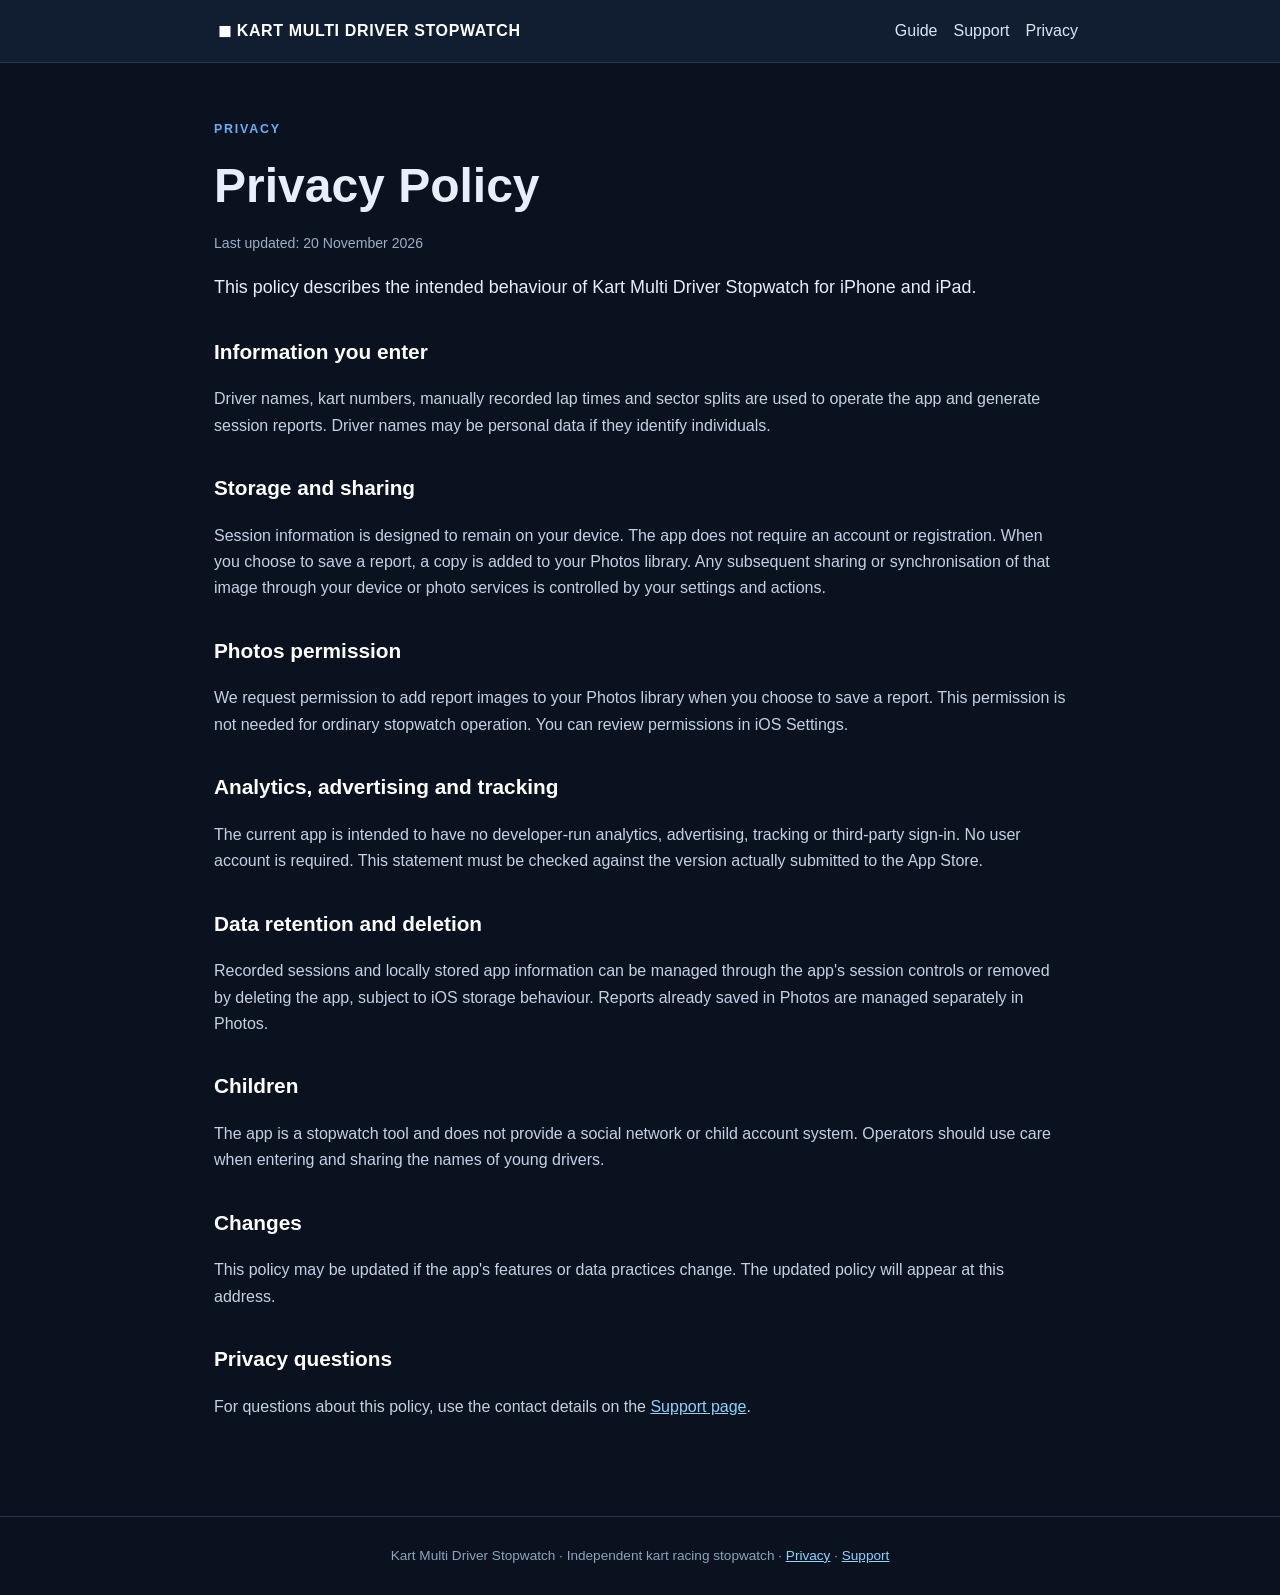
==== privacy.html @ d3919092 "Add files via upload" ====
<!doctype html><html lang="en-GB"><head><meta charset="UTF-8"><meta name="viewport" content="width=device-width, initial-scale=1"><meta name="robots" content="index,follow"><meta name="description" content="Kart Multi Driver Stopwatch — app information, privacy and support."><title>Privacy Policy | Kart Multi Driver Stopwatch</title><link rel="stylesheet" href="styles.css"></head><body><header><nav><a class="brand" href="index.html">◼ KART MULTI DRIVER STOPWATCH</a><div><a href="guide.html">Guide</a><a href="support.html">Support</a><a href="privacy.html">Privacy</a></div></nav></header><main><div class="eyebrow">Privacy</div><h1>Privacy Policy</h1><p class="muted">Last updated: 20 November 2026</p><p class="lead">This policy describes the intended behaviour of Kart Multi Driver Stopwatch for iPhone and iPad.</p><h2>Information you enter</h2><p>Driver names, kart numbers, manually recorded lap times and sector splits are used to operate the app and generate session reports. Driver names may be personal data if they identify individuals.</p><h2>Storage and sharing</h2><p>Session information is designed to remain on your device. The app does not require an account or registration. When you choose to save a report, a copy is added to your Photos library. Any subsequent sharing or synchronisation of that image through your device or photo services is controlled by your settings and actions.</p><h2>Photos permission</h2><p>We request permission to add report images to your Photos library when you choose to save a report. This permission is not needed for ordinary stopwatch operation. You can review permissions in iOS Settings.</p><h2>Analytics, advertising and tracking</h2><p>The current app is intended to have no developer-run analytics, advertising, tracking or third-party sign-in. No user account is required. This statement must be checked against the version actually submitted to the App Store.</p><h2>Data retention and deletion</h2><p>Recorded sessions and locally stored app information can be managed through the app's session controls or removed by deleting the app, subject to iOS storage behaviour. Reports already saved in Photos are managed separately in Photos.</p><h2>Children</h2><p>The app is a stopwatch tool and does not provide a social network or child account system. Operators should use care when entering and sharing the names of young drivers.</p><h2>Changes</h2><p>This policy may be updated if the app's features or data practices change. The updated policy will appear at this address.</p><h2>Privacy questions</h2><p>For questions about this policy, use the contact details on the <a href="support.html">Support page</a>.</p></main><footer>Kart Multi Driver Stopwatch · Independent kart racing stopwatch · <a href="privacy.html">Privacy</a> · <a href="support.html">Support</a></footer></body></html>
---- styles.css ----
:root{font-family:-apple-system,BlinkMacSystemFont,"Segoe UI",sans-serif;color:#e8effc;background:#0a1220;line-height:1.65}*{box-sizing:border-box}body{margin:0}header{border-bottom:1px solid #28354a;background:#111e31}nav{max-width:920px;margin:auto;display:flex;justify-content:space-between;align-items:center;gap:18px;padding:18px 22px;flex-wrap:wrap}a{color:#8bd4ff}nav a{margin-left:16px;color:#d9e6fa;text-decoration:none}.brand{font-weight:800;letter-spacing:.04em;color:#fff}main{max-width:900px;margin:auto;padding:56px 24px 80px}.eyebrow{text-transform:uppercase;letter-spacing:.14em;color:#69aef6;font-weight:700;font-size:.78rem}h1{font-size:clamp(2rem,5vw,3rem);line-height:1.12;margin:.4em 0}h2{font-size:1.3rem;margin-top:32px;color:#fff}p,li{color:#c4d1e5}li{margin:8px 0}.lead{font-size:1.12rem;color:#e7edfa}.panel{background:#15243a;border:1px solid #30415d;border-radius:15px;padding:22px;margin:24px 0}.button{display:inline-block;text-decoration:none;background:#efc84a;color:#152033!important;font-weight:800;border-radius:10px;padding:10px 17px;margin:8px 9px 0 0}.button.secondary{background:#273c58;color:#e8effc!important}footer{border-top:1px solid #28354a;text-align:center;padding:28px 16px;color:#8da2bd;font-size:.85rem}.note{background:#2d2830;border-left:3px solid #efc84a;padding:12px 18px;border-radius:3px}.muted{font-size:.88rem;color:#9badc7}code{background:#1c2d44;padding:2px 5px;border-radius:4px}strong{color:#fff}@media(max-width:600px){nav a{margin-left:0;margin-right:13px}main{padding-top:32px}}
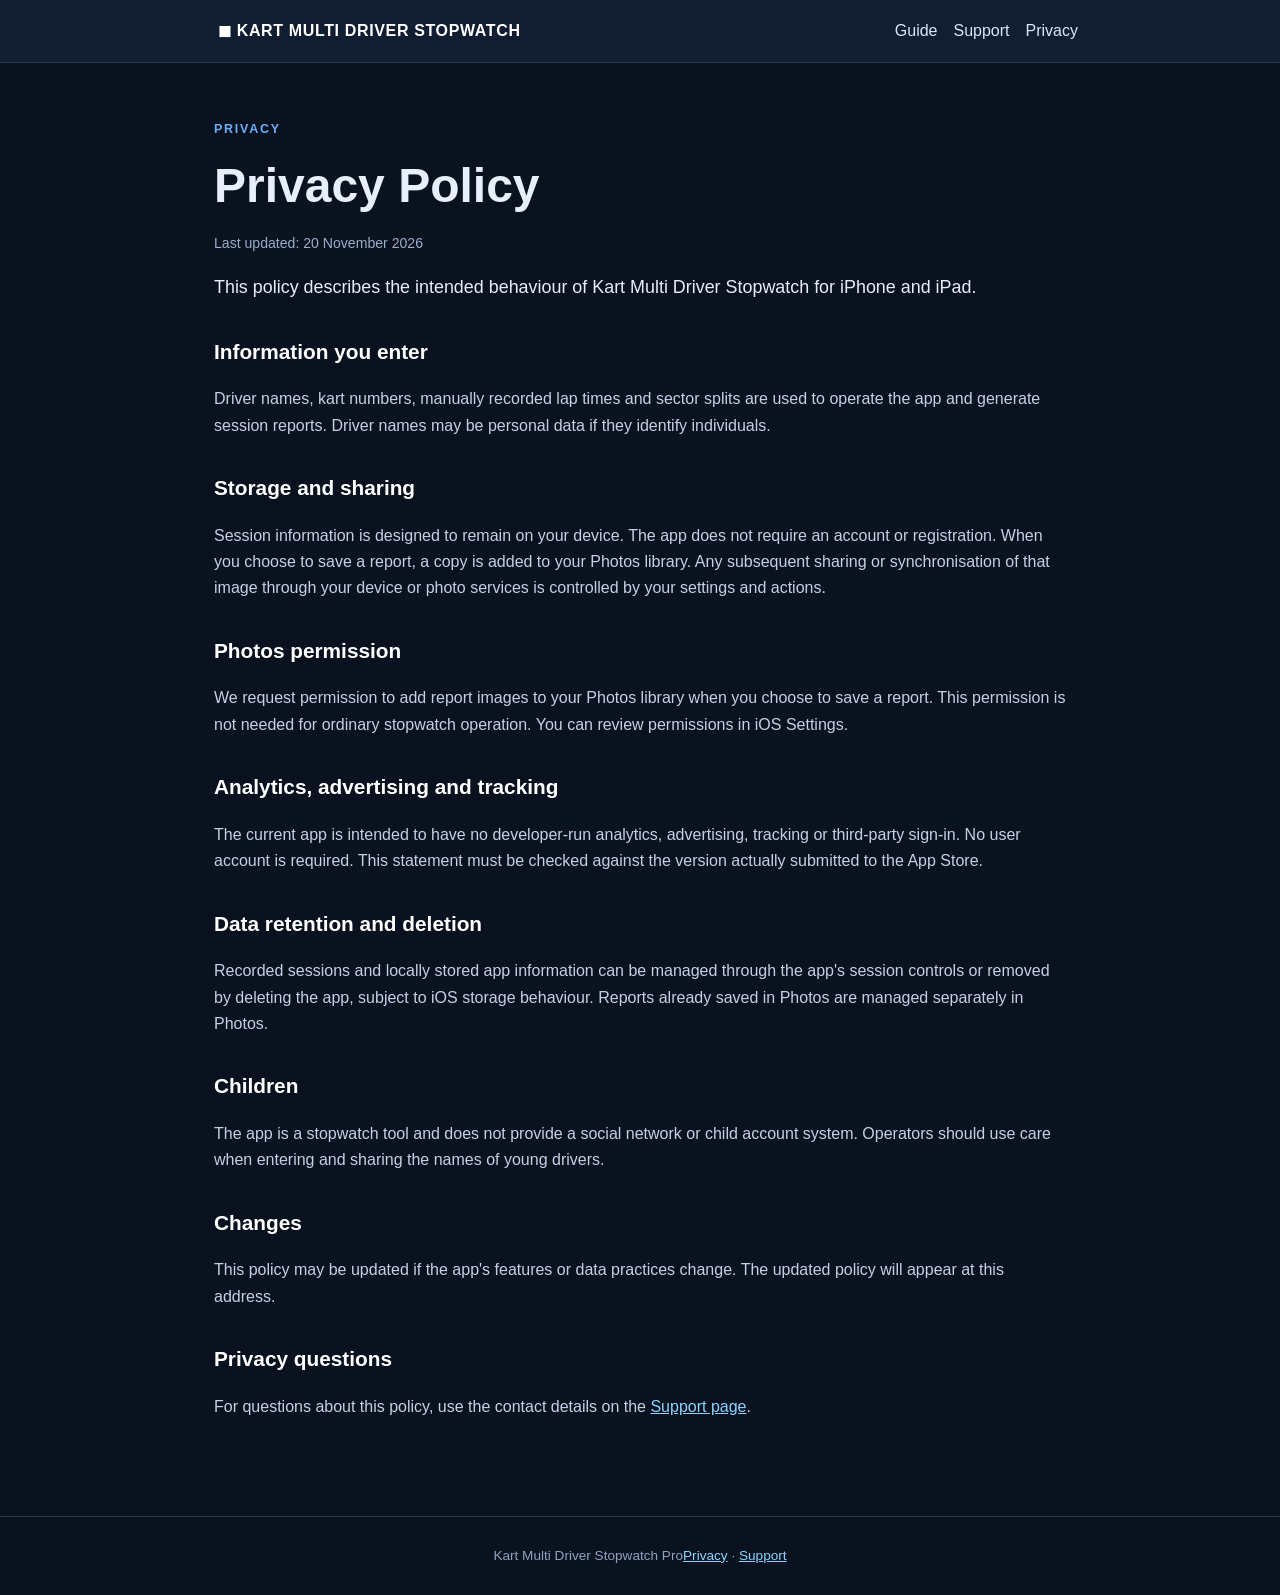
==== commit 5b024d25: "Update privacy policy for Kart Multi Driver Stopwatch Pro" ====
--- a/privacy.html
+++ b/privacy.html
@@ -1 +1 @@
-<!doctype html><html lang="en-GB"><head><meta charset="UTF-8"><meta name="viewport" content="width=device-width, initial-scale=1"><meta name="robots" content="index,follow"><meta name="description" content="Kart Multi Driver Stopwatch — app information, privacy and support."><title>Privacy Policy | Kart Multi Driver Stopwatch</title><link rel="stylesheet" href="styles.css"></head><body><header><nav><a class="brand" href="index.html">◼ KART MULTI DRIVER STOPWATCH</a><div><a href="guide.html">Guide</a><a href="support.html">Support</a><a href="privacy.html">Privacy</a></div></nav></header><main><div class="eyebrow">Privacy</div><h1>Privacy Policy</h1><p class="muted">Last updated: 20 November 2026</p><p class="lead">This policy describes the intended behaviour of Kart Multi Driver Stopwatch for iPhone and iPad.</p><h2>Information you enter</h2><p>Driver names, kart numbers, manually recorded lap times and sector splits are used to operate the app and generate session reports. Driver names may be personal data if they identify individuals.</p><h2>Storage and sharing</h2><p>Session information is designed to remain on your device. The app does not require an account or registration. When you choose to save a report, a copy is added to your Photos library. Any subsequent sharing or synchronisation of that image through your device or photo services is controlled by your settings and actions.</p><h2>Photos permission</h2><p>We request permission to add report images to your Photos library when you choose to save a report. This permission is not needed for ordinary stopwatch operation. You can review permissions in iOS Settings.</p><h2>Analytics, advertising and tracking</h2><p>The current app is intended to have no developer-run analytics, advertising, tracking or third-party sign-in. No user account is required. This statement must be checked against the version actually submitted to the App Store.</p><h2>Data retention and deletion</h2><p>Recorded sessions and locally stored app information can be managed through the app's session controls or removed by deleting the app, subject to iOS storage behaviour. Reports already saved in Photos are managed separately in Photos.</p><h2>Children</h2><p>The app is a stopwatch tool and does not provide a social network or child account system. Operators should use care when entering and sharing the names of young drivers.</p><h2>Changes</h2><p>This policy may be updated if the app's features or data practices change. The updated policy will appear at this address.</p><h2>Privacy questions</h2><p>For questions about this policy, use the contact details on the <a href="support.html">Support page</a>.</p></main><footer>Kart Multi Driver Stopwatch · Independent kart racing stopwatch · <a href="privacy.html">Privacy</a> · <a href="support.html">Support</a></footer></body></html>+<!doctype html><html lang="en-GB"><head><meta charset="UTF-8"><meta name="viewport" content="width=device-width, initial-scale=1"><meta name="robots" content="index,follow"><meta name="description" content="Kart Multi Driver Stopwatch Pro — app information, privacy and support."><title>Privacy Policy | Kart Multi Driver Stopwatch Pro</title><link rel="stylesheet" href="styles.css"></head><body><header><nav><a class="brand" href="index.html">◼ KART MULTI DRIVER STOPWATCH</a><div><a href="guide.html">Guide</a><a href="support.html">Support</a><a href="privacy.html">Privacy</a></div></nav></header><main><div class="eyebrow">Privacy</div><h1>Privacy Policy</h1><p class="muted">Last updated: 20 November 2026</p><p class="lead">This policy describes the intended behaviour of Kart Multi Driver Stopwatch for iPhone and iPad.</p><h2>Information you enter</h2><p>Driver names, kart numbers, manually recorded lap times and sector splits are used to operate the app and generate session reports. Driver names may be personal data if they identify individuals.</p><h2>Storage and sharing</h2><p>Session information is designed to remain on your device. The app does not require an account or registration. When you choose to save a report, a copy is added to your Photos library. Any subsequent sharing or synchronisation of that image through your device or photo services is controlled by your settings and actions.</p><h2>Photos permission</h2><p>We request permission to add report images to your Photos library when you choose to save a report. This permission is not needed for ordinary stopwatch operation. You can review permissions in iOS Settings.</p><h2>Analytics, advertising and tracking</h2><p>The current app is intended to have no developer-run analytics, advertising, tracking or third-party sign-in. No user account is required. This statement must be checked against the version actually submitted to the App Store.</p><h2>Data retention and deletion</h2><p>Recorded sessions and locally stored app information can be managed through the app's session controls or removed by deleting the app, subject to iOS storage behaviour. Reports already saved in Photos are managed separately in Photos.</p><h2>Children</h2><p>The app is a stopwatch tool and does not provide a social network or child account system. Operators should use care when entering and sharing the names of young drivers.</p><h2>Changes</h2><p>This policy may be updated if the app's features or data practices change. The updated policy will appear at this address.</p><h2>Privacy questions</h2><p>For questions about this policy, use the contact details on the <a href="support.html">Support page</a>.</p></main><footer>Kart Multi Driver Stopwatch Pro<a href="privacy.html">Privacy</a> · <a href="support.html">Support</a></footer></body></html>
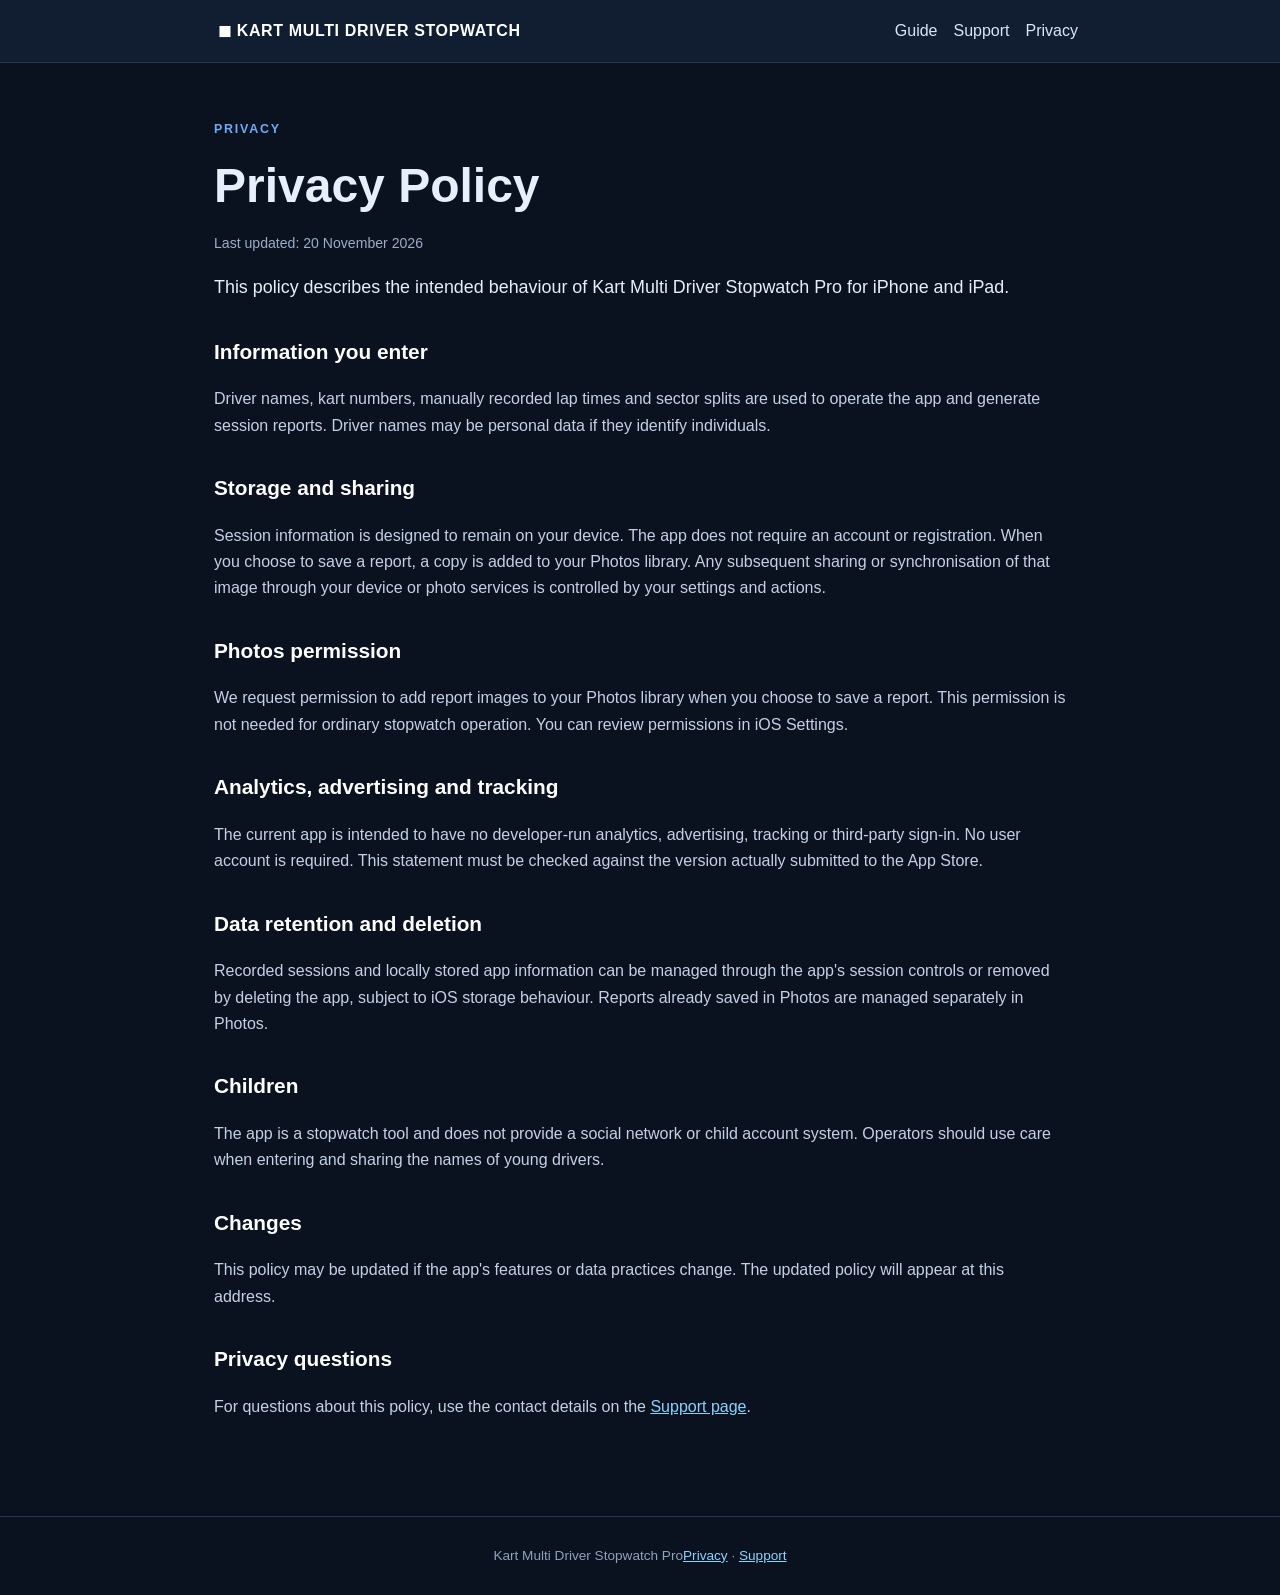
==== commit da5d539e: "Update privacy policy content in privacy.html" ====
--- a/privacy.html
+++ b/privacy.html
@@ -1 +1 @@
-<!doctype html><html lang="en-GB"><head><meta charset="UTF-8"><meta name="viewport" content="width=device-width, initial-scale=1"><meta name="robots" content="index,follow"><meta name="description" content="Kart Multi Driver Stopwatch Pro — app information, privacy and support."><title>Privacy Policy | Kart Multi Driver Stopwatch Pro</title><link rel="stylesheet" href="styles.css"></head><body><header><nav><a class="brand" href="index.html">◼ KART MULTI DRIVER STOPWATCH</a><div><a href="guide.html">Guide</a><a href="support.html">Support</a><a href="privacy.html">Privacy</a></div></nav></header><main><div class="eyebrow">Privacy</div><h1>Privacy Policy</h1><p class="muted">Last updated: 20 November 2026</p><p class="lead">This policy describes the intended behaviour of Kart Multi Driver Stopwatch for iPhone and iPad.</p><h2>Information you enter</h2><p>Driver names, kart numbers, manually recorded lap times and sector splits are used to operate the app and generate session reports. Driver names may be personal data if they identify individuals.</p><h2>Storage and sharing</h2><p>Session information is designed to remain on your device. The app does not require an account or registration. When you choose to save a report, a copy is added to your Photos library. Any subsequent sharing or synchronisation of that image through your device or photo services is controlled by your settings and actions.</p><h2>Photos permission</h2><p>We request permission to add report images to your Photos library when you choose to save a report. This permission is not needed for ordinary stopwatch operation. You can review permissions in iOS Settings.</p><h2>Analytics, advertising and tracking</h2><p>The current app is intended to have no developer-run analytics, advertising, tracking or third-party sign-in. No user account is required. This statement must be checked against the version actually submitted to the App Store.</p><h2>Data retention and deletion</h2><p>Recorded sessions and locally stored app information can be managed through the app's session controls or removed by deleting the app, subject to iOS storage behaviour. Reports already saved in Photos are managed separately in Photos.</p><h2>Children</h2><p>The app is a stopwatch tool and does not provide a social network or child account system. Operators should use care when entering and sharing the names of young drivers.</p><h2>Changes</h2><p>This policy may be updated if the app's features or data practices change. The updated policy will appear at this address.</p><h2>Privacy questions</h2><p>For questions about this policy, use the contact details on the <a href="support.html">Support page</a>.</p></main><footer>Kart Multi Driver Stopwatch Pro<a href="privacy.html">Privacy</a> · <a href="support.html">Support</a></footer></body></html>
+<!doctype html><html lang="en-GB"><head><meta charset="UTF-8"><meta name="viewport" content="width=device-width, initial-scale=1"><meta name="robots" content="index,follow"><meta name="description" content="Kart Multi Driver Stopwatch Pro — app information, privacy and support."><title>Privacy Policy | Kart Multi Driver Stopwatch Pro</title><link rel="stylesheet" href="styles.css"></head><body><header><nav><a class="brand" href="index.html">◼ KART MULTI DRIVER STOPWATCH</a><div><a href="guide.html">Guide</a><a href="support.html">Support</a><a href="privacy.html">Privacy</a></div></nav></header><main><div class="eyebrow">Privacy</div><h1>Privacy Policy</h1><p class="muted">Last updated: 20 November 2026</p><p class="lead">This policy describes the intended behaviour of Kart Multi Driver Stopwatch Pro for iPhone and iPad.</p><h2>Information you enter</h2><p>Driver names, kart numbers, manually recorded lap times and sector splits are used to operate the app and generate session reports. Driver names may be personal data if they identify individuals.</p><h2>Storage and sharing</h2><p>Session information is designed to remain on your device. The app does not require an account or registration. When you choose to save a report, a copy is added to your Photos library. Any subsequent sharing or synchronisation of that image through your device or photo services is controlled by your settings and actions.</p><h2>Photos permission</h2><p>We request permission to add report images to your Photos library when you choose to save a report. This permission is not needed for ordinary stopwatch operation. You can review permissions in iOS Settings.</p><h2>Analytics, advertising and tracking</h2><p>The current app is intended to have no developer-run analytics, advertising, tracking or third-party sign-in. No user account is required. This statement must be checked against the version actually submitted to the App Store.</p><h2>Data retention and deletion</h2><p>Recorded sessions and locally stored app information can be managed through the app's session controls or removed by deleting the app, subject to iOS storage behaviour. Reports already saved in Photos are managed separately in Photos.</p><h2>Children</h2><p>The app is a stopwatch tool and does not provide a social network or child account system. Operators should use care when entering and sharing the names of young drivers.</p><h2>Changes</h2><p>This policy may be updated if the app's features or data practices change. The updated policy will appear at this address.</p><h2>Privacy questions</h2><p>For questions about this policy, use the contact details on the <a href="support.html">Support page</a>.</p></main><footer>Kart Multi Driver Stopwatch Pro<a href="privacy.html">Privacy</a> · <a href="support.html">Support</a></footer></body></html>
